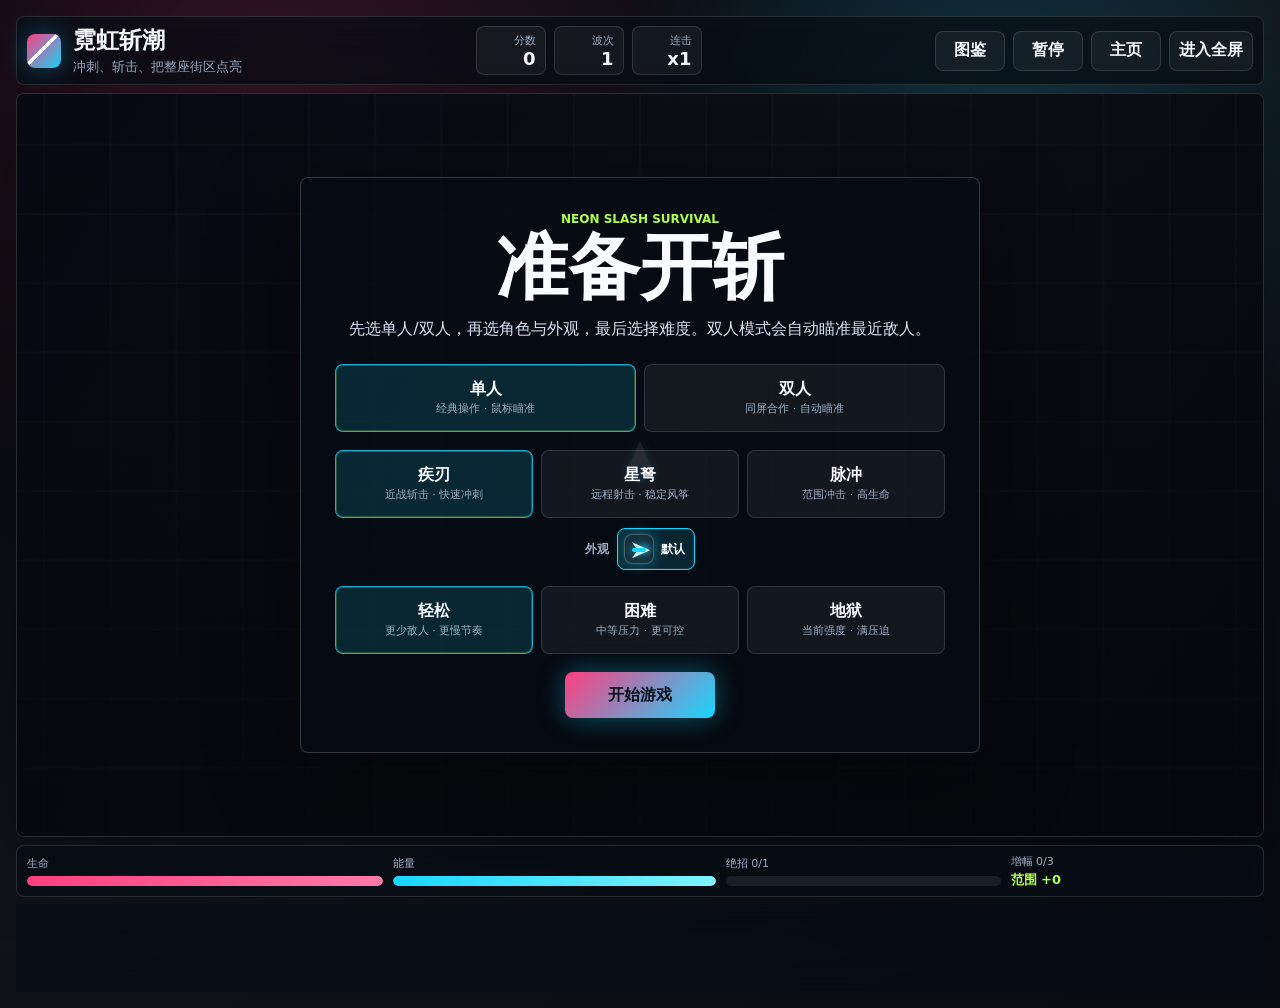
==== neon-slash-tide/index.html @ abbfdaae "Move neon slash tide into subfolder" ====
<!doctype html>
<html lang="zh-CN">
  <head>
    <meta charset="UTF-8" />
    <meta name="viewport" content="width=device-width, initial-scale=1.0" />
    <title>霓虹斩潮</title>
    <link rel="stylesheet" href="./styles.css" />
  </head>
  <body>
    <main class="shell">
      <section class="hud" aria-label="游戏状态">
        <div class="brand">
          <span class="mark"></span>
          <div>
            <h1>霓虹斩潮</h1>
            <p>冲刺、斩击、把整座街区点亮</p>
          </div>
        </div>
        <div class="stats">
          <div>
            <span>分数</span>
            <strong id="score">0</strong>
          </div>
          <div>
            <span>波次</span>
            <strong id="wave">1</strong>
          </div>
          <div>
            <span>连击</span>
            <strong id="combo">x1</strong>
          </div>
        </div>
        <div class="controls" aria-label="游戏控制">
          <button id="guideBtn" type="button">图鉴</button>
          <button id="pauseBtn" type="button">暂停</button>
          <button id="homeBtn" type="button">主页</button>
          <button id="fullscreenBtn" type="button">进入全屏</button>
        </div>
      </section>

      <section class="arena-wrap">
        <canvas id="game" width="1280" height="720" aria-label="霓虹斩潮动作游戏画面"></canvas>
        <div class="overlay" id="overlay">
          <div class="overlay-panel">
            <p class="kicker">NEON SLASH SURVIVAL</p>
            <h2 id="overlayTitle">准备开斩</h2>
            <p id="overlayText">先选单人/双人，再选角色与外观，最后选择难度。双人模式会自动瞄准最近敌人。</p>
            <div class="mode-select" aria-label="模式选择">
              <button class="mode-btn active" data-mode="solo" type="button">
                <strong>单人</strong>
                <span>经典操作 · 鼠标瞄准</span>
              </button>
              <button class="mode-btn" data-mode="duo" type="button">
                <strong>双人</strong>
                <span>同屏合作 · 自动瞄准</span>
              </button>
            </div>
            <div class="player-slots hidden" id="playerSlots" aria-label="双人角色槽位">
              <button class="slot-btn active" data-slot="0" type="button">玩家 1</button>
              <button class="slot-btn" data-slot="1" type="button">玩家 2</button>
            </div>
            <div class="characters" aria-label="角色选择">
              <button class="character-btn active" data-character="blade" type="button">
                <strong>疾刃</strong>
                <span>近战斩击 · 快速冲刺</span>
              </button>
              <button class="character-btn" data-character="ranger" type="button">
                <strong>星弩</strong>
                <span>远程射击 · 稳定风筝</span>
              </button>
              <button class="character-btn" data-character="nova" type="button">
                <strong>脉冲</strong>
                <span>范围冲击 · 高生命</span>
              </button>
            </div>
            <div class="skin-choices" id="skinChoices" aria-label="外观选择"></div>
            <div class="difficulty" aria-label="难度选择">
              <button class="difficulty-btn active" data-difficulty="easy" type="button">
                <strong>轻松</strong>
                <span>更少敌人 · 更慢节奏</span>
              </button>
              <button class="difficulty-btn" data-difficulty="hard" type="button">
                <strong>困难</strong>
                <span>中等压力 · 更可控</span>
              </button>
              <button class="difficulty-btn" data-difficulty="hell" type="button">
                <strong>地狱</strong>
                <span>当前强度 · 满压迫</span>
              </button>
            </div>
            <button id="startBtn" type="button">开始游戏</button>
          </div>
        </div>
        <div class="touch-ui" aria-hidden="true">
          <div class="stick" id="stick"><span></span></div>
          <div class="touch-actions">
            <button id="dashTouch" type="button">闪</button>
            <button id="slashTouch" type="button">攻</button>
          </div>
        </div>
      </section>

      <section class="meters" aria-label="玩家资源">
        <div>
          <span>生命</span>
          <div class="bar"><i id="healthBar"></i></div>
        </div>
        <div>
          <span>能量</span>
          <div class="bar energy"><i id="energyBar"></i></div>
        </div>
        <div>
          <span id="specialLabel">绝招 0/1</span>
          <div class="bar special"><i id="specialBar"></i></div>
        </div>
        <div class="enhance-status">
          <span id="enhanceLabel">增幅 0/2</span>
          <strong id="enhanceEffect">疾刃 · 范围 +0</strong>
        </div>
        <div class="duo-meter hidden">
          <span>生命 P2</span>
          <div class="bar"><i id="healthBar2"></i></div>
        </div>
        <div class="duo-meter hidden">
          <span>能量 P2</span>
          <div class="bar energy"><i id="energyBar2"></i></div>
        </div>
        <div class="duo-meter hidden">
          <span id="specialLabel2">绝招 P2 0/1</span>
          <div class="bar special"><i id="specialBar2"></i></div>
        </div>
        <div class="enhance-status duo-meter hidden">
          <span id="enhanceLabel2">增幅 P2 0/2</span>
          <strong id="enhanceEffect2">星弩 · 弹数 +0</strong>
        </div>
      </section>

      <section class="leaderboard" aria-label="本地排行榜">
        <div class="leaderboard-head">
          <h2>本地排行</h2>
          <span>各模式 TOP 3</span>
          <button id="resetLeaderboardBtn" type="button">清空</button>
        </div>
        <div id="leaderboardList" class="leaderboard-list"></div>
      </section>
    </main>

    <div class="guide-modal hidden" id="guideModal" aria-hidden="true">
      <section class="guide-panel" aria-label="图鉴说明">
        <div class="guide-head">
          <div>
            <p class="kicker">CODEX</p>
            <h2>图鉴</h2>
          </div>
          <div class="guide-actions">
            <button id="resetProgressBtn" class="danger" type="button">重置进度</button>
            <button id="guideCloseBtn" type="button">关闭</button>
          </div>
        </div>
        <div class="guide-grid">
          <article>
            <h3>角色</h3>
            <div class="guide-visuals">
              <span class="sprite hero-sprite blade"></span>
              <span class="sprite hero-sprite ranger"></span>
              <span class="sprite hero-sprite nova"></span>
            </div>
            <p><b>疾刃</b> 高速近战，冲刺消耗更低，增幅扩大攻击范围。</p>
            <p><b>星弩</b> 远程压制，移动稍慢，增幅让同时发射子弹 +1。</p>
            <p><b>脉冲</b> 生命更高但移动更慢，增幅让范围伤害按初始伤害 +40% 叠加。</p>
          </article>
          <article>
            <h3>Boss</h3>
            <div class="guide-visuals">
              <span class="sprite boss-icon bossBlade"></span>
              <span class="sprite boss-icon bossOrbit"></span>
              <span class="sprite boss-icon bossPrism"></span>
              <span class="sprite boss-icon bossWarden"></span>
              <span class="sprite boss-icon bossLotus"></span>
              <span class="sprite boss-icon bossVoid"></span>
            </div>
            <p>每 5 波出现一个 Boss，登场前会有短暂预警。六个 Boss 会一个比一个强。</p>
            <p>循环再次遇到同一 Boss 时，血量 +100% 初始血量，攻击 +67% 初始攻击。</p>
          </article>
          <article>
            <h3>道具</h3>
            <div class="guide-visuals">
              <span class="sprite item-icon regen"></span>
              <span class="sprite item-icon energy"></span>
              <span class="sprite item-icon special"></span>
              <span class="sprite item-icon enhance"></span>
            </div>
            <p>生命芯片每秒回血，涡轮电池加快能量回复，超载核心提升绝招上限。</p>
            <p>角色增幅只由 Boss 掉落，轻松 80%，困难 50%，地狱 33%。上限：轻松/困难 3 层，地狱 4 层。</p>
          </article>
        </div>
        <div id="guideProgress" class="guide-progress"></div>
      </section>
    </div>

    <script src="./game.js"></script>
  </body>
</html>
---- neon-slash-tide/styles.css ----
:root {
  color-scheme: dark;
  --ink: #f8fbff;
  --muted: #9dafc5;
  --panel: rgba(8, 13, 22, 0.72);
  --line: rgba(255, 255, 255, 0.13);
  --hot: #ff3f7f;
  --cyan: #18d7ff;
  --lime: #afff4a;
  --amber: #ffca3d;
  font-family:
    Inter, ui-sans-serif, system-ui, -apple-system, BlinkMacSystemFont, "Segoe UI",
    sans-serif;
}

* {
  box-sizing: border-box;
}

html,
body {
  width: 100%;
  min-height: 100%;
  margin: 0;
  overflow-x: hidden;
  overflow-y: auto;
  background:
    radial-gradient(circle at 20% 10%, rgba(255, 63, 127, 0.18), transparent 28rem),
    radial-gradient(circle at 78% 16%, rgba(24, 215, 255, 0.2), transparent 24rem),
    linear-gradient(145deg, #05070d 0%, #11131a 46%, #080a12 100%);
  color: var(--ink);
}

button {
  border: 0;
  color: inherit;
  font: inherit;
  cursor: pointer;
  -webkit-tap-highlight-color: transparent;
}

.shell {
  width: min(100vw, 1500px);
  min-height: 100dvh;
  margin: 0 auto;
  padding: clamp(8px, 1.4vw, 16px);
  display: grid;
  grid-template-rows: auto auto auto auto;
  gap: 8px;
}

.app-fullscreen .shell {
  position: fixed;
  inset: 0;
  z-index: 50;
  width: 100vw;
  height: 100dvh;
  max-width: none;
  grid-template-rows: auto minmax(0, 1fr) auto;
  background:
    radial-gradient(circle at 20% 10%, rgba(255, 63, 127, 0.18), transparent 28rem),
    radial-gradient(circle at 78% 16%, rgba(24, 215, 255, 0.2), transparent 24rem),
    linear-gradient(145deg, #05070d 0%, #11131a 46%, #080a12 100%);
}

.app-fullscreen .leaderboard {
  display: none;
}

.app-fullscreen .arena-wrap,
.app-fullscreen canvas {
  height: auto;
  min-height: 0;
}

.hud,
.meters,
.leaderboard {
  display: flex;
  align-items: center;
  justify-content: space-between;
  gap: 10px;
  padding: 8px 10px;
  border: 1px solid var(--line);
  border-radius: 8px;
  background: var(--panel);
  backdrop-filter: blur(18px);
}

.brand {
  min-width: 0;
  display: flex;
  align-items: center;
  gap: 12px;
}

.mark {
  width: 34px;
  height: 34px;
  flex: 0 0 auto;
  border-radius: 8px;
  background:
    linear-gradient(135deg, transparent 0 42%, #fff 42% 50%, transparent 50%),
    linear-gradient(135deg, var(--hot), var(--cyan));
  box-shadow: 0 0 26px rgba(24, 215, 255, 0.34);
}

h1,
h2,
p {
  margin: 0;
}

h1 {
  font-size: clamp(18px, 1.8vw, 26px);
  letter-spacing: 0;
}

.brand p {
  margin-top: 2px;
  color: var(--muted);
  font-size: 13px;
}

.stats {
  display: grid;
  grid-template-columns: repeat(3, minmax(70px, 1fr));
  gap: 8px;
}

.stats div,
.controls button {
  min-width: 70px;
  padding: 6px 9px;
  border: 1px solid var(--line);
  border-radius: 8px;
  background: rgba(255, 255, 255, 0.05);
}

.stats div {
  text-align: right;
}

.controls {
  display: flex;
  flex-wrap: wrap;
  justify-content: end;
  gap: 8px;
}

.controls button {
  min-height: 40px;
  font-weight: 800;
}

.controls button:hover,
.controls button:focus-visible {
  background: rgba(24, 215, 255, 0.14);
  outline: none;
}

.stats span,
.meters span {
  display: block;
  color: var(--muted);
  font-size: 11px;
}

.stats strong {
  display: block;
  margin-top: 2px;
  font-size: 18px;
  line-height: 1;
}

.arena-wrap {
  position: relative;
  height: clamp(300px, calc(100dvh - 156px), 760px);
  min-height: 260px;
  border: 1px solid rgba(255, 255, 255, 0.16);
  border-radius: 8px;
  overflow: hidden;
  background: #05070c;
  box-shadow:
    0 24px 80px rgba(0, 0, 0, 0.42),
    inset 0 0 0 1px rgba(255, 255, 255, 0.04);
}

canvas {
  display: block;
  width: 100%;
  height: 100%;
  min-height: 260px;
  touch-action: none;
}

.overlay {
  position: absolute;
  inset: 0;
  z-index: 5;
  display: grid;
  place-items: center;
  padding: 22px;
  background: linear-gradient(180deg, rgba(5, 7, 12, 0.22), rgba(5, 7, 12, 0.78));
  transition: opacity 180ms ease, visibility 180ms ease;
}

.overlay.hidden {
  opacity: 0;
  visibility: hidden;
  pointer-events: none;
}

.overlay-panel {
  width: min(680px, 100%);
  max-height: 100%;
  overflow: auto;
  padding: clamp(20px, 4vw, 34px);
  border: 1px solid rgba(255, 255, 255, 0.18);
  border-radius: 8px;
  background: rgba(7, 11, 20, 0.82);
  text-align: center;
  box-shadow: 0 26px 90px rgba(0, 0, 0, 0.45);
}

.kicker {
  color: var(--lime);
  font-size: 12px;
  font-weight: 800;
  letter-spacing: 0;
}

.overlay h2 {
  margin-top: 8px;
  font-size: clamp(34px, 7vw, 72px);
  line-height: 0.92;
  letter-spacing: 0;
}

.overlay p:not(.kicker) {
  margin: 16px auto 22px;
  color: #d7e3f3;
  line-height: 1.65;
}

#startBtn {
  min-width: 150px;
  min-height: 46px;
  padding: 0 22px;
  border-radius: 8px;
  background: linear-gradient(135deg, var(--hot), var(--cyan));
  color: #041018;
  font-weight: 900;
  box-shadow: 0 0 26px rgba(24, 215, 255, 0.36);
}

.mode-select,
.difficulty,
.characters {
  margin: 0 auto 18px;
  display: grid;
  gap: 8px;
}

.mode-select {
  grid-template-columns: repeat(2, minmax(0, 1fr));
}

.difficulty,
.characters {
  grid-template-columns: repeat(3, minmax(0, 1fr));
}

.difficulty {
  margin-top: 0;
}

.characters {
  margin-bottom: 10px;
}

.player-slots {
  margin: -8px auto 12px;
  display: inline-flex;
  gap: 8px;
}

.player-slots.hidden,
.duo-meter.hidden {
  display: none;
}

.slot-btn {
  min-height: 34px;
  padding: 5px 12px;
  border: 1px solid var(--line);
  border-radius: 8px;
  background: rgba(255, 255, 255, 0.055);
  color: #d7e3f3;
  font-size: 12px;
  font-weight: 900;
}

.slot-btn.active {
  border-color: rgba(175, 255, 74, 0.72);
  background: rgba(175, 255, 74, 0.13);
  color: var(--ink);
}

.mode-btn,
.difficulty-btn,
.character-btn {
  min-height: 68px;
  padding: 10px 8px;
  border: 1px solid var(--line);
  border-radius: 8px;
  background: rgba(255, 255, 255, 0.055);
  display: grid;
  align-content: center;
  gap: 5px;
}

.mode-btn strong,
.difficulty-btn strong,
.character-btn strong {
  font-size: 16px;
  line-height: 1;
}

.mode-btn span,
.difficulty-btn span,
.character-btn span {
  color: var(--muted);
  font-size: 11px;
  line-height: 1.25;
}

.mode-btn.active,
.difficulty-btn.active,
.character-btn.active {
  border-color: rgba(24, 215, 255, 0.78);
  background: rgba(24, 215, 255, 0.14);
  box-shadow: inset 0 0 0 1px rgba(175, 255, 74, 0.22);
}

.skin-choices {
  margin: 0 auto 16px;
  display: flex;
  flex-wrap: wrap;
  justify-content: center;
  align-items: center;
  gap: 8px;
}

.skin-label {
  color: var(--muted);
  font-size: 12px;
  font-weight: 900;
}

.skin-btn {
  min-height: 36px;
  padding: 5px 9px 5px 6px;
  border: 1px solid var(--line);
  border-radius: 8px;
  background: rgba(255, 255, 255, 0.055);
  display: inline-flex;
  align-items: center;
  gap: 7px;
  color: #d7e3f3;
  font-size: 12px;
  font-weight: 850;
}

.skin-btn.active {
  border-color: var(--skin-color, var(--cyan));
  background: rgba(24, 215, 255, 0.13);
  color: var(--ink);
  box-shadow: inset 0 0 0 1px rgba(248, 251, 255, 0.08);
}

.skin-btn:hover,
.skin-btn:focus-visible {
  background: rgba(255, 255, 255, 0.11);
  outline: none;
}

.skin-swatch {
  --skin-color: var(--cyan);
  --attack-color: var(--skin-color);
  width: 30px;
  height: 30px;
  flex: 0 0 auto;
  position: relative;
  display: inline-block;
  border: 1px solid rgba(255, 255, 255, 0.22);
  border-radius: 8px;
  background:
    radial-gradient(circle at 72% 50%, color-mix(in srgb, var(--skin-color), transparent 64%), transparent 34%),
    rgba(255, 255, 255, 0.06);
  box-shadow: 0 0 14px color-mix(in srgb, var(--skin-color), transparent 62%);
}

.skin-swatch.tier-2 {
  background:
    linear-gradient(135deg, transparent 0 32%, color-mix(in srgb, var(--attack-color), transparent 68%) 32% 40%, transparent 40%),
    linear-gradient(225deg, transparent 0 34%, color-mix(in srgb, var(--skin-color), transparent 62%) 34% 43%, transparent 43%),
    rgba(255, 255, 255, 0.06);
  box-shadow:
    0 0 16px color-mix(in srgb, var(--attack-color), transparent 48%),
    inset 0 0 0 1px color-mix(in srgb, var(--skin-color), transparent 42%);
}

.skin-swatch.tier-3 {
  border-color: color-mix(in srgb, var(--attack-color), white 22%);
  background:
    radial-gradient(circle at 50% 50%, color-mix(in srgb, var(--attack-color), transparent 38%) 0 15%, transparent 16%),
    conic-gradient(from 90deg, transparent, color-mix(in srgb, var(--attack-color), transparent 48%), transparent, color-mix(in srgb, var(--skin-color), transparent 42%), transparent),
    rgba(255, 255, 255, 0.07);
  box-shadow:
    0 0 20px color-mix(in srgb, var(--attack-color), transparent 24%),
    0 0 7px #f8fbff,
    inset 0 0 0 1px color-mix(in srgb, var(--skin-color), white 20%);
}

.skin-swatch::before {
  content: "";
  position: absolute;
  left: 7px;
  top: 7px;
  width: 18px;
  height: 16px;
  clip-path: polygon(100% 50%, 0 0, 30% 50%, 0 100%);
  background: #f8fbff;
  filter: drop-shadow(0 0 5px color-mix(in srgb, var(--skin-color), transparent 34%));
}

.skin-swatch.tier-2::before {
  left: 6px;
  width: 20px;
  clip-path: polygon(100% 50%, 10% 0, 28% 34%, 0 10%, 20% 50%, 0 90%, 28% 66%, 10% 100%);
}

.skin-swatch.tier-3::before {
  left: 5px;
  top: 6px;
  width: 22px;
  height: 18px;
  clip-path: polygon(100% 50%, 18% 0, 34% 30%, 0 4%, 18% 50%, 0 96%, 34% 70%, 18% 100%);
  filter:
    drop-shadow(0 0 5px #f8fbff)
    drop-shadow(0 0 7px color-mix(in srgb, var(--attack-color), transparent 10%));
}

.skin-swatch::after {
  content: "";
  position: absolute;
  left: 7px;
  top: 13px;
  width: 14px;
  height: 4px;
  border-radius: 999px;
  background: var(--skin-color);
  box-shadow: 0 0 9px var(--skin-color);
}

.skin-swatch.ranger::after {
  left: 5px;
  top: 13px;
  width: 21px;
  height: 4px;
  background: var(--attack-color);
}

.skin-swatch.nova::after {
  left: 9px;
  top: 9px;
  width: 12px;
  height: 12px;
  border-radius: 50%;
  background: var(--skin-color);
}

.skin-swatch.tier-3::after {
  box-shadow:
    0 0 10px var(--attack-color),
    -10px 0 0 color-mix(in srgb, var(--skin-color), transparent 22%);
}

.skin-swatch.locked {
  opacity: 0.42;
  filter: grayscale(1);
}

.meters {
  display: grid;
  grid-template-columns: 1.1fr 1fr 0.85fr minmax(150px, 0.75fr);
}

.meters.duo-active {
  grid-template-columns: repeat(4, minmax(0, 1fr));
}

.enhance-status strong {
  display: block;
  margin-top: 4px;
  color: var(--lime);
  font-size: 13px;
  line-height: 1.15;
}

.guide-modal {
  position: fixed;
  inset: 0;
  z-index: 80;
  display: grid;
  place-items: center;
  padding: 18px;
  background: rgba(3, 6, 12, 0.7);
  backdrop-filter: blur(12px);
}

.guide-modal.hidden {
  display: none;
}

.guide-panel {
  width: min(860px, 100%);
  max-height: min(720px, 92dvh);
  overflow: auto;
  border: 1px solid rgba(255, 255, 255, 0.18);
  border-radius: 8px;
  background: rgba(7, 11, 20, 0.94);
  box-shadow: 0 30px 90px rgba(0, 0, 0, 0.5);
}

.guide-head {
  display: flex;
  align-items: center;
  justify-content: space-between;
  gap: 16px;
  padding: 18px 20px 12px;
  border-bottom: 1px solid var(--line);
}

.guide-head h2 {
  margin-top: 4px;
  font-size: 26px;
  line-height: 1;
}

.guide-head button {
  min-width: 70px;
  min-height: 36px;
  padding: 6px 10px;
  border: 1px solid var(--line);
  border-radius: 8px;
  background: rgba(255, 255, 255, 0.07);
  font-weight: 800;
}

.guide-actions {
  display: flex;
  flex-wrap: wrap;
  justify-content: flex-end;
  gap: 8px;
}

.guide-actions .danger {
  border-color: rgba(255, 63, 127, 0.5);
  background: rgba(255, 63, 127, 0.1);
  color: #ffb5cc;
}

.guide-grid {
  display: grid;
  grid-template-columns: repeat(3, minmax(0, 1fr));
  gap: 10px;
  padding: 14px;
}

.guide-grid article {
  min-width: 0;
  padding: 12px;
  border: 1px solid var(--line);
  border-radius: 8px;
  background: rgba(255, 255, 255, 0.055);
}

.guide-grid h3 {
  margin: 0 0 10px;
  color: var(--lime);
  font-size: 15px;
}

.guide-grid p {
  margin: 8px 0 0;
  color: #d7e3f3;
  font-size: 13px;
  line-height: 1.55;
}

.guide-grid b {
  color: var(--ink);
}

.guide-visuals {
  display: flex;
  flex-wrap: wrap;
  gap: 8px;
  margin-bottom: 10px;
}

.sprite {
  width: 38px;
  height: 38px;
  position: relative;
  display: inline-block;
  border: 1px solid rgba(255, 255, 255, 0.22);
  border-radius: 8px;
  background: rgba(255, 255, 255, 0.06);
  box-shadow: 0 0 18px rgba(24, 215, 255, 0.18);
}

.hero-sprite::before {
  content: "";
  position: absolute;
  left: 8px;
  top: 8px;
  width: 24px;
  height: 22px;
  clip-path: polygon(100% 50%, 0 0, 28% 50%, 0 100%);
  background: #f8fbff;
  filter: drop-shadow(0 0 6px rgba(248, 251, 255, 0.4));
}

.hero-sprite::after {
  content: "";
  position: absolute;
  left: 7px;
  top: 17px;
  width: 16px;
  height: 5px;
  border-radius: 999px;
  box-shadow: 0 0 10px currentColor;
}

.hero-sprite.blade::after {
  color: var(--cyan);
  background: var(--cyan);
}

.hero-sprite.ranger::after {
  left: 6px;
  width: 27px;
  color: var(--lime);
  background: var(--lime);
}

.hero-sprite.nova::after {
  left: 10px;
  top: 12px;
  width: 18px;
  height: 18px;
  color: var(--amber);
  background: var(--amber);
  border-radius: 50%;
}

.boss-icon::before,
.item-icon::before {
  content: "";
  position: absolute;
  inset: 8px;
  background: currentColor;
}

.bossBlade {
  color: var(--hot);
}

.bossBlade::before {
  clip-path: polygon(50% 0, 72% 34%, 100% 50%, 72% 66%, 50% 100%, 28% 66%, 0 50%, 28% 34%);
}

.bossOrbit {
  color: var(--cyan);
}

.bossOrbit::before {
  border-radius: 50%;
  box-shadow: 0 0 0 8px rgba(255, 202, 61, 0.36);
}

.bossPrism {
  color: #b87cff;
}

.bossPrism::before {
  clip-path: polygon(50% 0, 62% 32%, 98% 32%, 68% 52%, 80% 100%, 50% 70%, 20% 100%, 32% 52%, 2% 32%, 38% 32%);
}

.bossWarden {
  color: var(--lime);
}

.bossWarden::before {
  box-shadow: inset 0 0 0 4px rgba(24, 215, 255, 0.55);
}

.bossLotus {
  color: #ff6b3d;
}

.bossLotus::before {
  border-radius: 50% 0 50% 0;
  transform: rotate(45deg);
  box-shadow:
    10px 0 0 rgba(255, 202, 61, 0.78),
    -10px 0 0 rgba(255, 202, 61, 0.78);
}

.bossVoid {
  color: #7d7cff;
}

.bossVoid::before {
  clip-path: polygon(50% 0, 90% 35%, 70% 100%, 50% 68%, 30% 100%, 10% 35%);
  box-shadow: 0 0 0 5px rgba(248, 251, 255, 0.18);
}

.item-icon.regen {
  color: var(--lime);
}

.item-icon.regen::before {
  border-radius: 50%;
  box-shadow:
    inset 0 8px 0 #041018,
    inset 8px 0 0 rgba(4, 16, 24, 0.7);
}

.item-icon.energy {
  color: var(--cyan);
}

.item-icon.energy::before {
  clip-path: polygon(52% 0, 100% 42%, 62% 42%, 48% 100%, 0 56%, 38% 56%);
}

.item-icon.special {
  color: var(--amber);
}

.item-icon.special::before {
  clip-path: polygon(50% 0, 62% 32%, 98% 32%, 68% 52%, 80% 100%, 50% 70%, 20% 100%, 32% 52%, 2% 32%, 38% 32%);
}

.item-icon.enhance {
  color: #f8fbff;
}

.item-icon.enhance::before {
  clip-path: polygon(50% 0, 100% 50%, 50% 100%, 0 50%);
  box-shadow: inset 0 0 0 5px var(--cyan);
}

.guide-progress {
  display: grid;
  grid-template-columns: repeat(3, minmax(0, 1fr));
  gap: 10px;
  padding: 0 14px 14px;
}

.progress-card {
  min-width: 0;
  padding: 12px;
  border: 1px solid var(--line);
  border-radius: 8px;
  background: rgba(255, 255, 255, 0.055);
}

.progress-card h3 {
  margin: 0 0 10px;
  color: var(--lime);
  font-size: 15px;
}

.progress-card ul {
  margin: 0;
  padding: 0;
  display: grid;
  gap: 7px;
  list-style: none;
}

.progress-card li {
  min-width: 0;
  padding: 7px;
  border: 1px solid rgba(255, 255, 255, 0.1);
  border-radius: 8px;
  color: #d7e3f3;
  font-size: 12px;
  line-height: 1.35;
}

.progress-card li.skin-entry {
  display: flex;
  align-items: center;
  gap: 8px;
}

.progress-card li.locked {
  color: rgba(215, 227, 243, 0.5);
  background: rgba(255, 255, 255, 0.025);
}

.progress-card li.unlocked {
  border-color: rgba(175, 255, 74, 0.4);
  color: var(--ink);
  background: rgba(175, 255, 74, 0.09);
}

.leaderboard {
  align-items: stretch;
  display: grid;
  grid-template-columns: auto 1fr;
}

.leaderboard-head {
  min-width: 120px;
  display: grid;
  align-content: center;
  gap: 3px;
}

.leaderboard-head button {
  width: fit-content;
  min-height: 28px;
  margin-top: 4px;
  padding: 4px 8px;
  border: 1px solid rgba(255, 63, 127, 0.42);
  border-radius: 8px;
  background: rgba(255, 63, 127, 0.08);
  color: #ffb5cc;
  font-size: 12px;
  font-weight: 900;
}

.leaderboard-head button:hover,
.leaderboard-head button:focus-visible {
  background: rgba(255, 63, 127, 0.18);
  outline: none;
}

.leaderboard h2 {
  font-size: 16px;
  line-height: 1;
}

.leaderboard-head span {
  color: var(--lime);
  font-size: 11px;
  font-weight: 900;
}

.leaderboard-list {
  min-width: 0;
  margin: 0;
  padding: 0;
  display: grid;
  grid-template-columns: repeat(3, minmax(0, 1fr));
  gap: 8px;
}

.leaderboard-mode {
  min-width: 0;
  padding: 7px 9px;
  border: 1px solid var(--line);
  border-radius: 8px;
  background: rgba(255, 255, 255, 0.05);
}

.leaderboard-mode h3 {
  margin: 0 0 5px;
  font-size: 12px;
  color: var(--lime);
}

.leaderboard-mode ol {
  margin: 0;
  padding: 0;
  display: grid;
  gap: 3px;
  list-style: none;
}

.leaderboard-mode li {
  min-width: 0;
  padding: 0;
  display: grid;
  grid-template-columns: auto 1fr;
  column-gap: 7px;
  align-items: center;
}

.leaderboard-mode b {
  color: var(--amber);
  font-size: 11px;
}

.leaderboard-mode strong {
  min-width: 0;
  font-size: 13px;
  line-height: 1;
  text-align: right;
}

.leaderboard-mode small {
  grid-column: 1 / -1;
  color: var(--muted);
  font-size: 10px;
  white-space: nowrap;
  overflow: hidden;
  text-overflow: ellipsis;
}

.leaderboard-mode .empty {
  color: var(--muted);
  font-size: 11px;
}

.bar {
  position: relative;
  width: 100%;
  height: 10px;
  margin-top: 5px;
  overflow: hidden;
  border-radius: 999px;
  background: rgba(255, 255, 255, 0.08);
}

.bar i {
  display: block;
  width: 100%;
  height: 100%;
  border-radius: inherit;
  background: linear-gradient(90deg, var(--hot), #ff7aa8);
  transition: width 120ms linear;
}

.bar.energy i {
  background: linear-gradient(90deg, var(--cyan), #7ff3ff);
}

.bar.special i {
  background: linear-gradient(90deg, var(--amber), var(--lime));
}

.touch-ui {
  position: absolute;
  inset: auto 0 0;
  z-index: 4;
  display: none;
  justify-content: space-between;
  align-items: end;
  padding: 18px;
  pointer-events: none;
}

.stick {
  width: 112px;
  height: 112px;
  border-radius: 50%;
  border: 1px solid rgba(255, 255, 255, 0.2);
  background: rgba(255, 255, 255, 0.07);
  pointer-events: auto;
  touch-action: none;
}

.stick span {
  display: block;
  width: 48px;
  height: 48px;
  margin: 31px;
  border-radius: 50%;
  background: rgba(248, 251, 255, 0.86);
  box-shadow: 0 0 20px rgba(24, 215, 255, 0.34);
  transform: translate(var(--stick-x, 0), var(--stick-y, 0));
}

.touch-actions {
  display: flex;
  align-items: end;
  gap: 12px;
  pointer-events: auto;
}

.touch-actions button {
  width: 70px;
  height: 70px;
  border-radius: 50%;
  background: rgba(255, 255, 255, 0.14);
  border: 1px solid rgba(255, 255, 255, 0.24);
  font-weight: 900;
  backdrop-filter: blur(12px);
}

#slashTouch {
  width: 88px;
  height: 88px;
  background: linear-gradient(135deg, rgba(255, 63, 127, 0.92), rgba(24, 215, 255, 0.92));
  color: #041018;
}

@media (pointer: coarse), (max-width: 760px) {
  .shell {
    padding: 6px;
    gap: 6px;
  }

  .hud,
  .meters,
  .leaderboard {
    align-items: stretch;
  }

  .hud {
    display: grid;
    grid-template-columns: auto minmax(0, 1fr) auto;
    align-items: center;
    gap: 6px;
    padding: 6px;
  }

  .brand {
    gap: 6px;
  }

  .mark {
    width: 30px;
    height: 30px;
  }

  h1 {
    font-size: 16px;
  }

  .brand p {
    display: none;
  }

  .stats {
    grid-template-columns: repeat(3, 1fr);
    gap: 4px;
  }

  .stats div {
    min-width: 0;
    padding: 4px 5px;
    text-align: left;
  }

  .stats strong {
    font-size: 14px;
  }

  .controls {
    justify-self: end;
    gap: 4px;
  }

  .controls button {
    min-width: 44px;
    min-height: 30px;
    padding: 4px 6px;
    font-size: 13px;
  }

  .arena-wrap,
  canvas {
    min-height: 260px;
  }

  .arena-wrap {
    height: clamp(260px, calc(100dvh - 126px), 620px);
  }

  .meters {
    grid-template-columns: repeat(4, 1fr);
    gap: 6px;
    padding: 6px;
  }

  .enhance-status strong {
    font-size: 11px;
  }

  .mode-select,
  .difficulty {
    grid-template-columns: repeat(3, 1fr);
  }

  .mode-select {
    grid-template-columns: repeat(2, 1fr);
  }

  .characters {
    grid-template-columns: repeat(3, 1fr);
  }

  .mode-btn,
  .difficulty-btn,
  .character-btn {
    min-height: 44px;
    padding: 7px 5px;
  }

  .leaderboard {
    grid-template-columns: auto 1fr;
    gap: 6px;
    padding: 6px;
  }

  .leaderboard-head {
    min-width: 78px;
  }

  .leaderboard h2 {
    font-size: 14px;
  }

  .leaderboard-list {
    grid-template-columns: repeat(3, minmax(0, 1fr));
    gap: 5px;
  }

  .leaderboard-mode {
    padding: 5px;
  }

  .leaderboard-mode h3 {
    margin-bottom: 3px;
    font-size: 11px;
  }

  .leaderboard-mode small {
    display: none;
  }

  .touch-ui {
    display: flex;
  }

  .guide-grid {
    grid-template-columns: 1fr;
  }

  .guide-progress {
    grid-template-columns: 1fr;
  }
}

.overlay:not(.hidden) ~ .touch-ui {
  display: none;
}
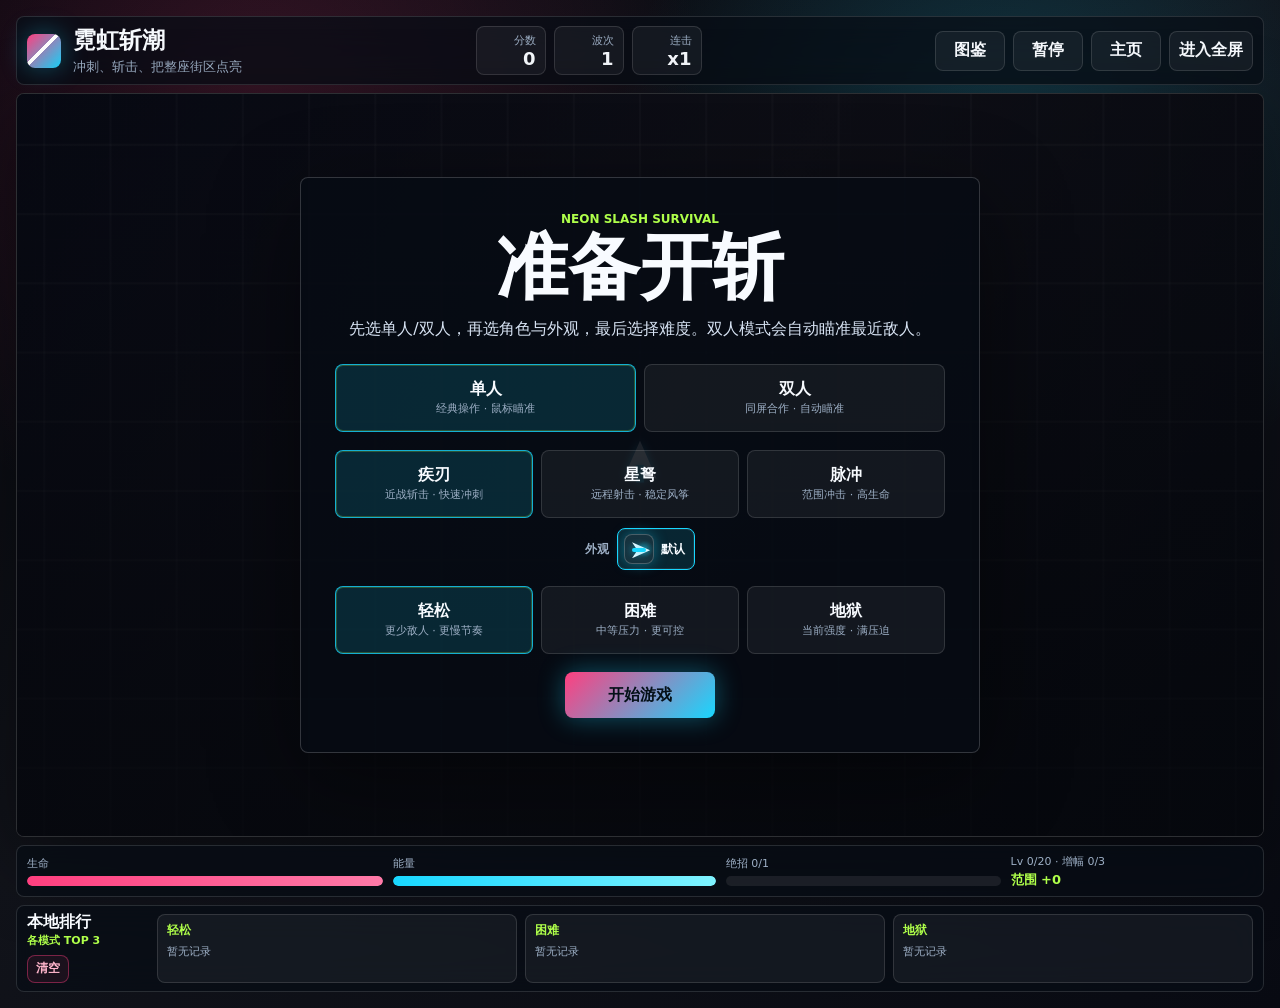
==== commit 4a458d27: "Add run leveling and heal drops" ====
--- a/neon-slash-tide/index.html
+++ b/neon-slash-tide/index.html
@@ -145,6 +145,15 @@
       </section>
     </main>
 
+    <div class="level-modal hidden" id="levelModal" aria-hidden="true">
+      <section class="level-panel" aria-label="角色升级">
+        <p class="kicker">LEVEL UP</p>
+        <h2 id="levelTitle">角色升级</h2>
+        <p id="levelText">选择一个本局强化。</p>
+        <div id="levelOptions" class="level-options"></div>
+      </section>
+    </div>
+
     <div class="guide-modal hidden" id="guideModal" aria-hidden="true">
       <section class="guide-panel" aria-label="图鉴说明">
         <div class="guide-head">
@@ -186,11 +195,12 @@
             <h3>道具</h3>
             <div class="guide-visuals">
               <span class="sprite item-icon regen"></span>
+              <span class="sprite item-icon healBurst"></span>
               <span class="sprite item-icon energy"></span>
               <span class="sprite item-icon special"></span>
               <span class="sprite item-icon enhance"></span>
             </div>
-            <p>生命芯片每秒回血，涡轮电池加快能量回复，超载核心提升绝招上限。</p>
+            <p>生命芯片每秒回血，急救晶体立即恢复 50 生命，涡轮电池加快能量回复，超载核心提升绝招上限。</p>
             <p>角色增幅只由 Boss 掉落，轻松 80%，困难 50%，地狱 33%。上限：轻松/困难 3 层，地狱 4 层。</p>
           </article>
         </div>
--- a/neon-slash-tide/styles.css
+++ b/neon-slash-tide/styles.css
@@ -520,8 +520,80 @@
   backdrop-filter: blur(12px);
 }
 
+.level-modal {
+  position: fixed;
+  inset: 0;
+  z-index: 90;
+  display: grid;
+  place-items: center;
+  padding: 18px;
+  background: rgba(3, 6, 12, 0.68);
+  backdrop-filter: blur(12px);
+}
+
 .guide-modal.hidden {
   display: none;
+}
+
+.level-modal.hidden {
+  display: none;
+}
+
+.level-panel {
+  width: min(560px, 100%);
+  padding: 20px;
+  border: 1px solid rgba(255, 255, 255, 0.18);
+  border-radius: 8px;
+  background: rgba(7, 11, 20, 0.94);
+  text-align: center;
+  box-shadow: 0 30px 90px rgba(0, 0, 0, 0.5);
+}
+
+.level-panel h2 {
+  margin-top: 6px;
+  font-size: clamp(28px, 5vw, 46px);
+  line-height: 1;
+}
+
+.level-panel p:not(.kicker) {
+  margin: 10px auto 16px;
+  color: #d7e3f3;
+  line-height: 1.5;
+}
+
+.level-options {
+  display: grid;
+  grid-template-columns: repeat(3, minmax(0, 1fr));
+  gap: 8px;
+}
+
+.level-option {
+  min-height: 102px;
+  padding: 10px;
+  border: 1px solid var(--line);
+  border-radius: 8px;
+  background: rgba(255, 255, 255, 0.07);
+  display: grid;
+  gap: 7px;
+  align-content: center;
+  text-align: left;
+}
+
+.level-option:hover,
+.level-option:focus-visible {
+  background: rgba(24, 215, 255, 0.14);
+  outline: none;
+}
+
+.level-option strong {
+  color: var(--lime);
+  font-size: 15px;
+}
+
+.level-option span {
+  color: #d7e3f3;
+  font-size: 12px;
+  line-height: 1.45;
 }
 
 .guide-panel {
@@ -733,11 +805,22 @@
   color: var(--lime);
 }
 
+.item-icon.healBurst {
+  color: #ff7aa8;
+}
+
 .item-icon.regen::before {
   border-radius: 50%;
   box-shadow:
     inset 0 8px 0 #041018,
     inset 8px 0 0 rgba(4, 16, 24, 0.7);
+}
+
+.item-icon.healBurst::before {
+  border-radius: 50%;
+  box-shadow:
+    inset 0 7px 0 #041018,
+    inset 7px 0 0 rgba(4, 16, 24, 0.7);
 }
 
 .item-icon.energy {
@@ -1156,6 +1239,18 @@
     grid-template-columns: 1fr;
   }
 
+  .level-panel {
+    padding: 14px;
+  }
+
+  .level-options {
+    grid-template-columns: 1fr;
+  }
+
+  .level-option {
+    min-height: 70px;
+  }
+
   .guide-progress {
     grid-template-columns: 1fr;
   }
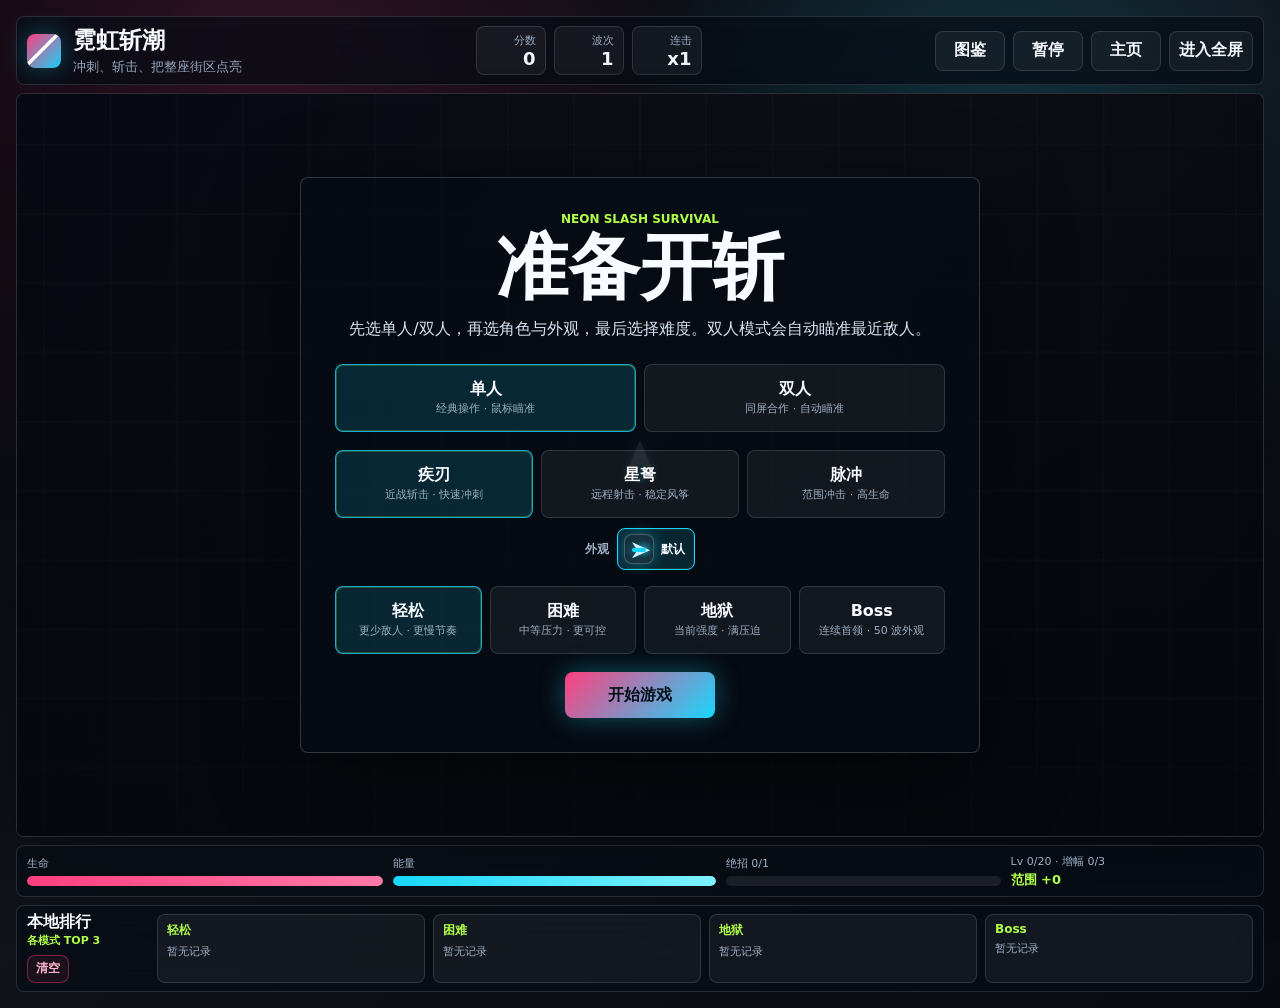
==== commit 3fbb11eb: "Add boss mode and crown skins" ====
--- a/neon-slash-tide/index.html
+++ b/neon-slash-tide/index.html
@@ -87,6 +87,10 @@
                 <strong>地狱</strong>
                 <span>当前强度 · 满压迫</span>
               </button>
+              <button class="difficulty-btn" data-difficulty="boss" type="button">
+                <strong>Boss</strong>
+                <span>连续首领 · 50 波外观</span>
+              </button>
             </div>
             <button id="startBtn" type="button">开始游戏</button>
           </div>
--- a/neon-slash-tide/styles.css
+++ b/neon-slash-tide/styles.css
@@ -266,9 +266,12 @@
   grid-template-columns: repeat(2, minmax(0, 1fr));
 }
 
-.difficulty,
 .characters {
   grid-template-columns: repeat(3, minmax(0, 1fr));
+}
+
+.difficulty {
+  grid-template-columns: repeat(4, minmax(0, 1fr));
 }
 
 .difficulty {
@@ -423,6 +426,19 @@
     inset 0 0 0 1px color-mix(in srgb, var(--skin-color), white 20%);
 }
 
+.skin-swatch.tier-4 {
+  border-color: #f8fbff;
+  border-radius: 50%;
+  background:
+    radial-gradient(circle at 50% 50%, #f8fbff 0 8%, transparent 9%),
+    conic-gradient(from 30deg, var(--attack-color), #f8fbff, var(--skin-color), var(--attack-color), #ffca3d, var(--attack-color)),
+    radial-gradient(circle, color-mix(in srgb, var(--skin-color), transparent 18%), transparent 68%);
+  box-shadow:
+    0 0 18px color-mix(in srgb, var(--attack-color), transparent 12%),
+    0 0 8px #f8fbff,
+    inset 0 0 0 2px #f8fbff;
+}
+
 .skin-swatch::before {
   content: "";
   position: absolute;
@@ -452,6 +468,18 @@
     drop-shadow(0 0 7px color-mix(in srgb, var(--attack-color), transparent 10%));
 }
 
+.skin-swatch.tier-4::before {
+  left: 4px;
+  top: 4px;
+  width: 24px;
+  height: 22px;
+  clip-path: polygon(100% 50%, 18% 0, 42% 30%, 0 6%, 24% 50%, 0 94%, 42% 70%, 18% 100%);
+  background: #f8fbff;
+  filter:
+    drop-shadow(0 0 5px #f8fbff)
+    drop-shadow(0 0 11px var(--attack-color));
+}
+
 .skin-swatch::after {
   content: "";
   position: absolute;
@@ -487,6 +515,13 @@
     -10px 0 0 color-mix(in srgb, var(--skin-color), transparent 22%);
 }
 
+.skin-swatch.tier-4::after {
+  background: #041018;
+  box-shadow:
+    0 0 0 4px var(--attack-color),
+    0 0 16px 7px color-mix(in srgb, var(--attack-color), transparent 34%);
+}
+
 .skin-swatch.locked {
   opacity: 0.42;
   filter: grayscale(1);
@@ -952,7 +987,7 @@
   margin: 0;
   padding: 0;
   display: grid;
-  grid-template-columns: repeat(3, minmax(0, 1fr));
+  grid-template-columns: repeat(4, minmax(0, 1fr));
   gap: 8px;
 }
 
@@ -1179,9 +1214,8 @@
     font-size: 11px;
   }
 
-  .mode-select,
   .difficulty {
-    grid-template-columns: repeat(3, 1fr);
+    grid-template-columns: repeat(2, 1fr);
   }
 
   .mode-select {
@@ -1214,7 +1248,7 @@
   }
 
   .leaderboard-list {
-    grid-template-columns: repeat(3, minmax(0, 1fr));
+    grid-template-columns: repeat(2, minmax(0, 1fr));
     gap: 5px;
   }
 
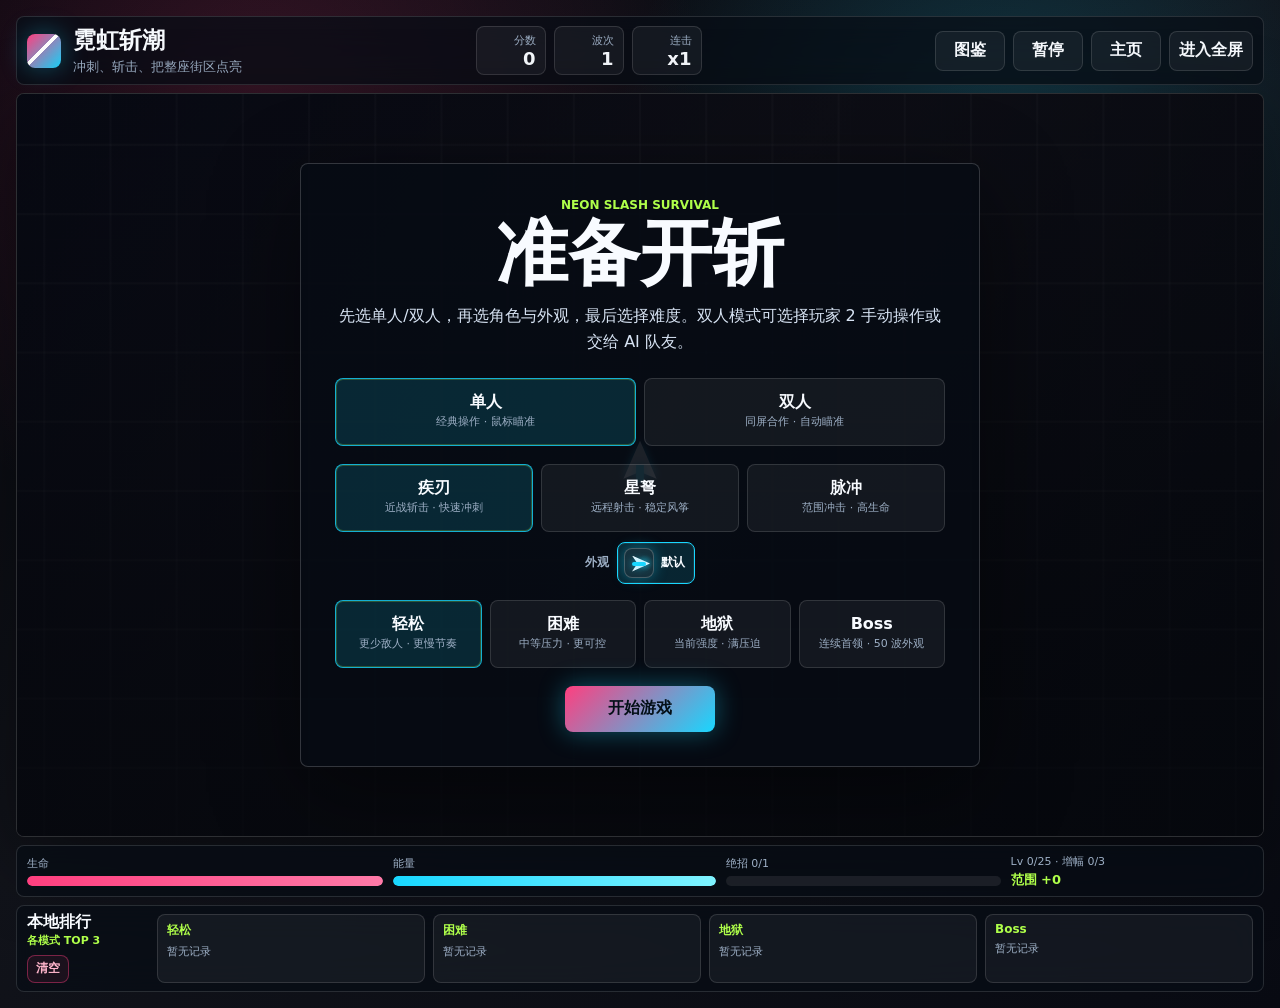
==== commit cd6ae8fa: "修改脉冲属性和角色升级机制" ====
--- a/neon-slash-tide/index.html
+++ b/neon-slash-tide/index.html
@@ -44,7 +44,7 @@
           <div class="overlay-panel">
             <p class="kicker">NEON SLASH SURVIVAL</p>
             <h2 id="overlayTitle">准备开斩</h2>
-            <p id="overlayText">先选单人/双人，再选角色与外观，最后选择难度。双人模式会自动瞄准最近敌人。</p>
+            <p id="overlayText">先选单人/双人，再选角色与外观，最后选择难度。双人模式可选择玩家 2 手动操作或交给 AI 队友。</p>
             <div class="mode-select" aria-label="模式选择">
               <button class="mode-btn active" data-mode="solo" type="button">
                 <strong>单人</strong>
@@ -54,6 +54,9 @@
                 <strong>双人</strong>
                 <span>同屏合作 · 自动瞄准</span>
               </button>
+            </div>
+            <div class="duo-options hidden" id="p2AiToggle" role="button" tabindex="0" aria-pressed="false">
+              玩家 2 AI：关闭
             </div>
             <div class="player-slots hidden" id="playerSlots" aria-label="双人角色槽位">
               <button class="slot-btn active" data-slot="0" type="button">玩家 1</button>
--- a/neon-slash-tide/styles.css
+++ b/neon-slash-tide/styles.css
@@ -282,8 +282,31 @@
   margin-bottom: 10px;
 }
 
+.duo-options {
+  width: fit-content;
+  margin: -8px auto 12px;
+  padding: 7px 12px;
+  border: 1px solid var(--line);
+  border-radius: 8px;
+  background: rgba(255, 255, 255, 0.055);
+  color: #d7e3f3;
+  font-size: 12px;
+  font-weight: 900;
+  cursor: pointer;
+}
+
+.duo-options[aria-pressed="true"] {
+  border-color: rgba(175, 255, 74, 0.72);
+  background: rgba(175, 255, 74, 0.13);
+  color: var(--ink);
+}
+
+.duo-options.hidden {
+  display: none;
+}
+
 .player-slots {
-  margin: -8px auto 12px;
+  margin: -4px auto 12px;
   display: inline-flex;
   gap: 8px;
 }
@@ -614,6 +637,11 @@
   text-align: left;
 }
 
+.level-option:disabled {
+  opacity: 0.48;
+  cursor: not-allowed;
+}
+
 .level-option:hover,
 .level-option:focus-visible {
   background: rgba(24, 215, 255, 0.14);
